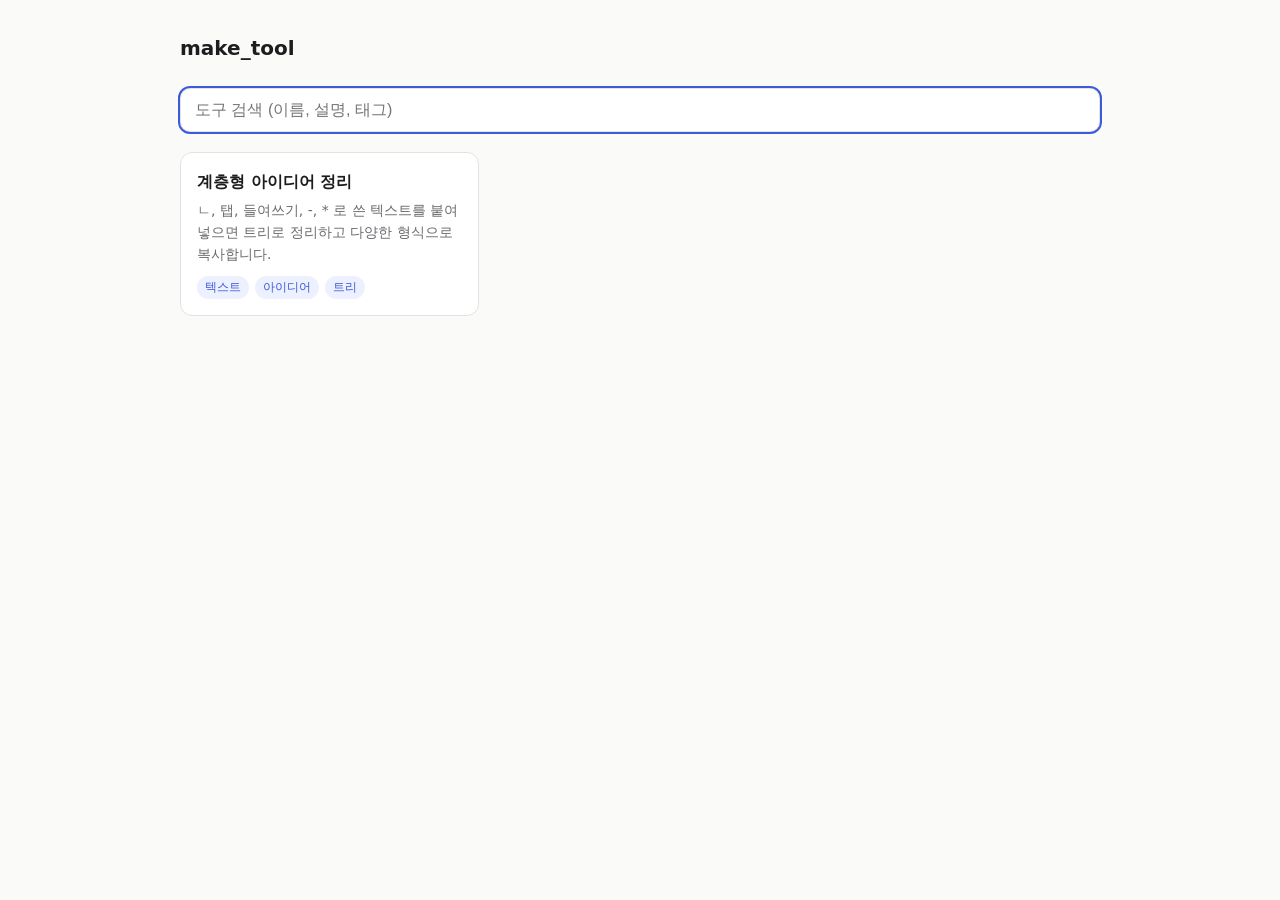
==== index.html @ e89f24df "홈(목록/검색)과 계층형 아이디어 정리 도구 추가 Co-Authored-By: Claude Sonnet 5.5 <noreply@anthropic.com>" ====
<!doctype html>
<html lang="ko">
<head>
<meta charset="utf-8">
<meta name="viewport" content="width=device-width,initial-scale=1">
<title>make_tool</title>
<link rel="stylesheet" href="assets/style.css">
</head>
<body>
<div class="wrap">
  <header class="top"><h1>make_tool</h1></header>
  <input type="search" id="q" placeholder="도구 검색 (이름, 설명, 태그)" autofocus>
  <div class="grid" id="list"></div>
  <div class="empty" id="empty" hidden>검색 결과가 없습니다.</div>
</div>
<script src="tools.js"></script>
<script>
const list = document.getElementById('list'), empty = document.getElementById('empty'), q = document.getElementById('q');
const esc = s => s.replace(/[&<>"]/g, c => ({'&':'&amp;','<':'&lt;','>':'&gt;','"':'&quot;'}[c]));
function render() {
  const k = q.value.trim().toLowerCase();
  const items = window.TOOLS.filter(t => !k || [t.name, t.desc, ...(t.tags || [])].join(' ').toLowerCase().includes(k));
  list.innerHTML = items.map(t => `<a class="card" href="${esc(t.path)}"><h3>${esc(t.name)}</h3><p>${esc(t.desc)}</p>
    <div class="tags">${(t.tags || []).map(x => `<span class="tag">${esc(x)}</span>`).join('')}</div></a>`).join('');
  empty.hidden = items.length > 0;
}
q.addEventListener('input', render);
render();
</script>
</body>
</html>
---- assets/style.css ----
:root{--bg:#fafaf8;--fg:#1d1d1f;--mut:#6b6b70;--line:#e2e2de;--card:#fff;--acc:#3b5bdb;--accbg:#edf0ff}
@media (prefers-color-scheme:dark){:root{--bg:#161618;--fg:#ececee;--mut:#9a9aa2;--line:#2e2e33;--card:#1e1e21;--acc:#8ea2ff;--accbg:#262a40}}
*{box-sizing:border-box}
body{margin:0;background:var(--bg);color:var(--fg);font:15px/1.6 system-ui,-apple-system,"Apple SD Gothic Neo","Noto Sans KR",sans-serif}
a{color:inherit;text-decoration:none}
.wrap{max-width:960px;margin:0 auto;padding:32px 20px}
header.top{display:flex;align-items:center;gap:12px;margin-bottom:24px}
header.top h1{font-size:20px;margin:0}
header.top a.back{color:var(--mut);font-size:14px}
input[type=search]{width:100%;padding:12px 14px;font-size:16px;border:1px solid var(--line);border-radius:10px;background:var(--card);color:var(--fg)}
input[type=search]:focus,textarea:focus{outline:2px solid var(--acc);outline-offset:0}
.grid{display:grid;grid-template-columns:repeat(auto-fill,minmax(240px,1fr));gap:12px;margin-top:20px}
.card{display:block;padding:16px;border:1px solid var(--line);border-radius:12px;background:var(--card);transition:border-color .15s}
.card:hover{border-color:var(--acc)}
.card h3{margin:0 0 4px;font-size:16px}
.card p{margin:0;color:var(--mut);font-size:14px}
.tags{margin-top:10px;display:flex;gap:6px;flex-wrap:wrap}
.tag{font-size:12px;padding:2px 8px;border-radius:99px;background:var(--accbg);color:var(--acc)}
.empty{color:var(--mut);text-align:center;padding:48px 0}
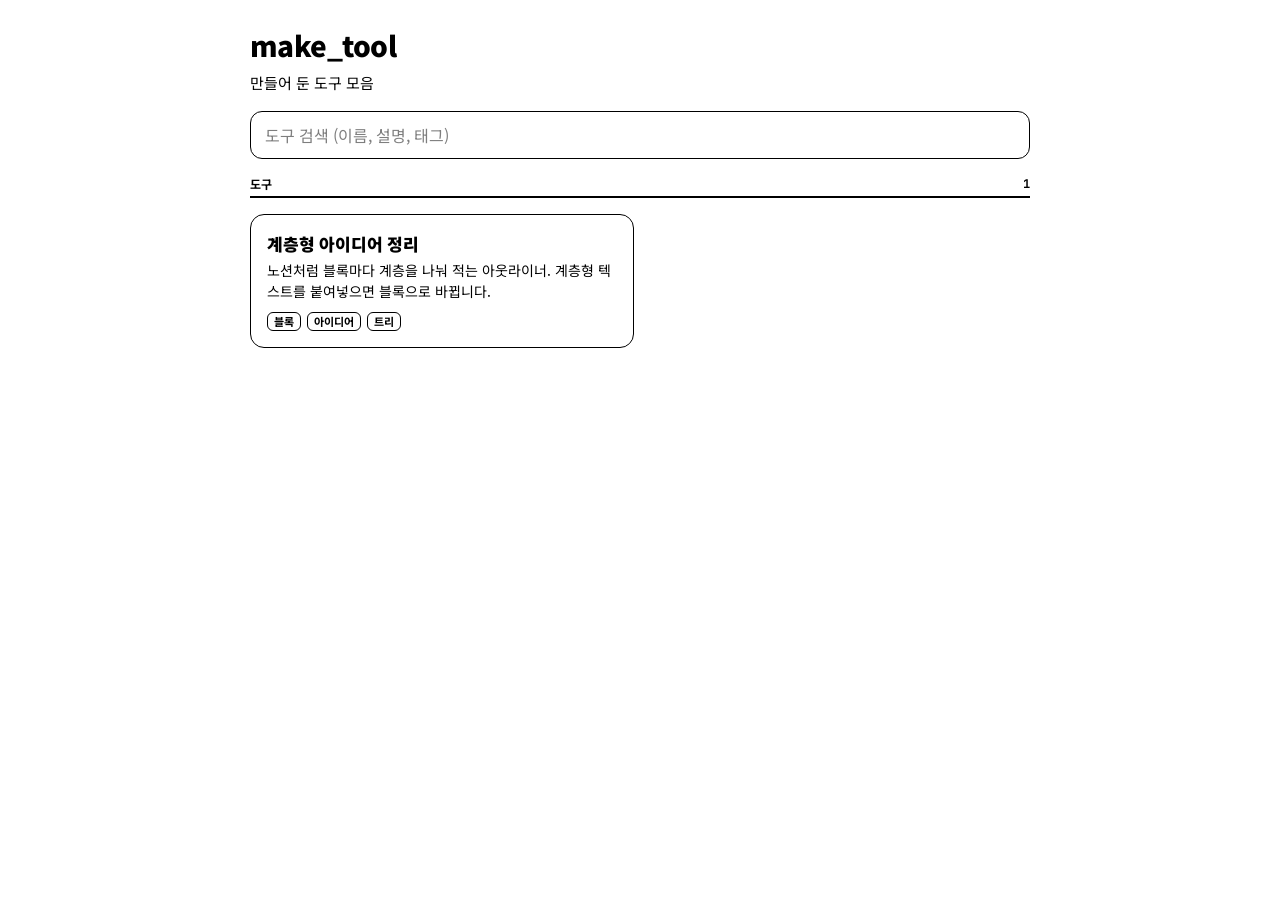
==== commit a1631c2b: "디자인을 흰/검정으로 통일하고 계층형 아이디어 정리를 블록 에디터로 재작성 Co-Authored-By: Claude Sonnet 5.5 <noreply@anthropic.com>" ====
--- a/index.html
+++ b/index.html
@@ -2,20 +2,25 @@
 <html lang="ko">
 <head>
 <meta charset="utf-8">
-<meta name="viewport" content="width=device-width,initial-scale=1">
+<meta name="viewport" content="width=device-width,initial-scale=1,viewport-fit=cover">
 <title>make_tool</title>
+<link rel="preconnect" href="https://fonts.googleapis.com">
+<link rel="preconnect" href="https://fonts.gstatic.com" crossorigin>
+<link href="https://fonts.googleapis.com/css2?family=Noto+Sans+KR:wght@400;500;700;900&family=JetBrains+Mono:wght@500;800&display=swap" rel="stylesheet">
 <link rel="stylesheet" href="assets/style.css">
 </head>
 <body>
-<div class="wrap">
-  <header class="top"><h1>make_tool</h1></header>
-  <input type="search" id="q" placeholder="도구 검색 (이름, 설명, 태그)" autofocus>
+<div class="page">
+  <header class="head"><h1>make_tool</h1><p>만들어 둔 도구 모음</p></header>
+  <input class="search" type="search" id="q" placeholder="도구 검색 (이름, 설명, 태그)" autocomplete="off">
+  <div class="sec"><span>도구</span><span id="count" style="font-family:var(--font-num)"></span></div>
   <div class="grid" id="list"></div>
   <div class="empty" id="empty" hidden>검색 결과가 없습니다.</div>
 </div>
 <script src="tools.js"></script>
 <script>
-const list = document.getElementById('list'), empty = document.getElementById('empty'), q = document.getElementById('q');
+const list = document.getElementById('list'), empty = document.getElementById('empty'),
+      q = document.getElementById('q'), count = document.getElementById('count');
 const esc = s => s.replace(/[&<>"]/g, c => ({'&':'&amp;','<':'&lt;','>':'&gt;','"':'&quot;'}[c]));
 function render() {
   const k = q.value.trim().toLowerCase();
@@ -23,6 +28,7 @@
   list.innerHTML = items.map(t => `<a class="card" href="${esc(t.path)}"><h3>${esc(t.name)}</h3><p>${esc(t.desc)}</p>
     <div class="tags">${(t.tags || []).map(x => `<span class="tag">${esc(x)}</span>`).join('')}</div></a>`).join('');
   empty.hidden = items.length > 0;
+  count.textContent = items.length;
 }
 q.addEventListener('input', render);
 render();
--- a/assets/style.css
+++ b/assets/style.css
@@ -1,19 +1,46 @@
-:root{--bg:#fafaf8;--fg:#1d1d1f;--mut:#6b6b70;--line:#e2e2de;--card:#fff;--acc:#3b5bdb;--accbg:#edf0ff}
-@media (prefers-color-scheme:dark){:root{--bg:#161618;--fg:#ececee;--mut:#9a9aa2;--line:#2e2e33;--card:#1e1e21;--acc:#8ea2ff;--accbg:#262a40}}
+/* 흰 종이 + 검은 선. 색은 쓰지 않고 선 굵기로 강조한다. */
+:root{
+  --paper:#fff;--ink:#000;
+  --font-body:"Noto Sans KR","Apple SD Gothic Neo","Malgun Gothic",sans-serif;
+  --font-num:"JetBrains Mono",ui-monospace,"SFMono-Regular",Menlo,monospace;
+  color-scheme:light;
+}
 *{box-sizing:border-box}
-body{margin:0;background:var(--bg);color:var(--fg);font:15px/1.6 system-ui,-apple-system,"Apple SD Gothic Neo","Noto Sans KR",sans-serif}
-a{color:inherit;text-decoration:none}
-.wrap{max-width:960px;margin:0 auto;padding:32px 20px}
-header.top{display:flex;align-items:center;gap:12px;margin-bottom:24px}
-header.top h1{font-size:20px;margin:0}
-header.top a.back{color:var(--mut);font-size:14px}
-input[type=search]{width:100%;padding:12px 14px;font-size:16px;border:1px solid var(--line);border-radius:10px;background:var(--card);color:var(--fg)}
-input[type=search]:focus,textarea:focus{outline:2px solid var(--acc);outline-offset:0}
-.grid{display:grid;grid-template-columns:repeat(auto-fill,minmax(240px,1fr));gap:12px;margin-top:20px}
-.card{display:block;padding:16px;border:1px solid var(--line);border-radius:12px;background:var(--card);transition:border-color .15s}
-.card:hover{border-color:var(--acc)}
-.card h3{margin:0 0 4px;font-size:16px}
-.card p{margin:0;color:var(--mut);font-size:14px}
+html{background:var(--paper)}
+body{
+  margin:0;background:var(--paper);color:var(--ink);
+  font-family:var(--font-body);font-size:15px;line-height:1.5;
+  padding-left:max(16px,env(safe-area-inset-left,0px));
+  padding-right:max(16px,env(safe-area-inset-right,0px));
+  padding-block:24px 56px;
+}
+a{color:inherit}
+.page{max-width:780px;margin:0 auto;display:grid;gap:16px}
+.head h1{margin:0;font-size:28px;font-weight:900;letter-spacing:-.02em;text-wrap:balance}
+.head p{margin:6px 0 0;max-width:62ch}
+.head .back{display:inline-block;margin-bottom:8px;font-size:13px;font-weight:700;text-decoration:none;border-bottom:2px solid var(--ink)}
+
+.bar{display:flex;flex-wrap:wrap;gap:8px;align-items:center}
+.chip,.btn{
+  font:inherit;font-size:14px;color:var(--ink);background:var(--paper);
+  border:1px solid var(--ink);border-radius:999px;padding:6px 14px;min-height:38px;cursor:pointer;
+}
+.btn{border-width:1.5px;border-radius:12px;font-weight:700}
+.chip[aria-pressed="true"]{border-width:3px;padding:4px 12px;font-weight:700}
+.chip:hover,.btn:hover{border-width:3px;padding-block:4px}
+.chip:focus-visible,.btn:focus-visible,.card:focus-visible,textarea:focus-visible,input:focus-visible{outline:3px solid var(--ink);outline-offset:2px}
+.sep{width:1px;align-self:stretch;background:var(--ink);margin:4px 2px}
+::placeholder{color:var(--ink);opacity:.5}
+
+/* 홈 */
+.search{width:100%;min-height:48px;font:inherit;font-size:16px;color:var(--ink);background:var(--paper);border:1.5px solid var(--ink);border-radius:12px;padding:0 14px}
+.search:focus{border-width:3px;padding:0 12px;outline:none}
+.sec{display:flex;justify-content:space-between;font-size:12px;font-weight:700;letter-spacing:.04em;border-bottom:2px solid var(--ink);padding-bottom:3px}
+.grid{display:grid;grid-template-columns:repeat(auto-fill,minmax(260px,1fr));gap:12px}
+.card{display:block;padding:16px;border:1.5px solid var(--ink);border-radius:14px;text-decoration:none;color:var(--ink);background:var(--paper)}
+.card:hover{border-width:3px;padding:14.5px}
+.card h3{margin:0 0 4px;font-size:17px;font-weight:900;letter-spacing:-.01em}
+.card p{margin:0;font-size:14px}
 .tags{margin-top:10px;display:flex;gap:6px;flex-wrap:wrap}
-.tag{font-size:12px;padding:2px 8px;border-radius:99px;background:var(--accbg);color:var(--acc)}
-.empty{color:var(--mut);text-align:center;padding:48px 0}
+.tag{border:1px solid var(--ink);border-radius:6px;padding:0 6px;font-size:11px;font-weight:700}
+.empty{text-align:center;padding:40px 0;border:1.5px dashed var(--ink);border-radius:12px}
